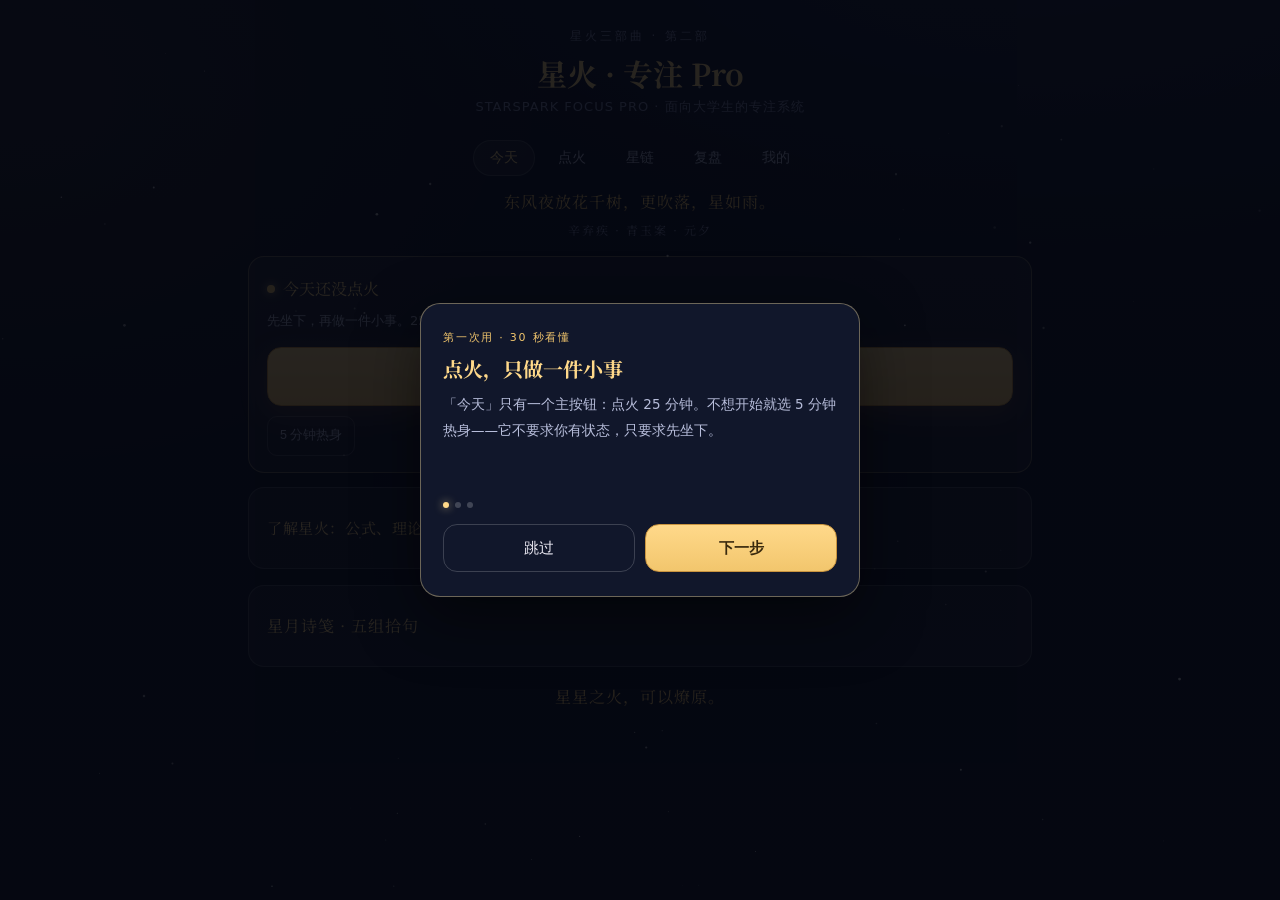
==== projects/focus-app/index.html @ 6a3e9a32 "move starspark focus pro app into trilogy workspace" ====
<!DOCTYPE html>
<html lang="zh-CN">
<head>
<meta charset="UTF-8">
<meta name="viewport" content="width=device-width, initial-scale=1">
<meta name="theme-color" content="#0D1226">
<title>星火专注 Pro · 面向大学生的专注系统</title>
<link rel="icon" href="data:image/svg+xml,%3Csvg xmlns='http://www.w3.org/2000/svg' viewBox='0 0 32 32'%3E%3Crect width='32' height='32' rx='8' fill='%230E1428'/%3E%3Cpath d='M18 4l-9 13h7l-2 11 10-14h-7z' fill='%23F2C66D'/%3E%3C/svg%3E">
<link rel="manifest" href='data:application/manifest+json;charset=utf-8,%7B%22name%22%3A%22%E6%98%9F%E7%81%AB-%E4%B8%93%E6%B3%A8pro%22%2C%22short_name%22%3A%22%E6%98%9F%E7%81%AB%22%2C%22start_url%22%3A%22.%22%2C%22display%22%3A%22standalone%22%2C%22background_color%22%3A%22%230D1226%22%2C%22theme_color%22%3A%22%230D1226%22%2C%22icons%22%3A%5B%7B%22src%22%3A%22data%3Aimage/svg%2Bxml%2C%253Csvg xmlns%3D%2527http%3A%252F%252Fwww.w3.org%252F2000%252Fsvg%2527 viewBox%3D%25270 0 32 32%2527%253E%253Cpath d%3D%2527M18 4l-9 13h7l-2 11 10-14h-7z%2527 fill%3D%2527%2523F2C66D%2527%252F%253E%253C%252Fsvg%253E%22%2C%22sizes%22%3A%22any%22%2C%22type%22%3A%22image/svg%2Bxml%22%7D%5D%7D'>
<style>
@font-face{font-family:'Noto Serif SC';font-style:normal;font-weight:400;font-display:swap;src:url([data-uri]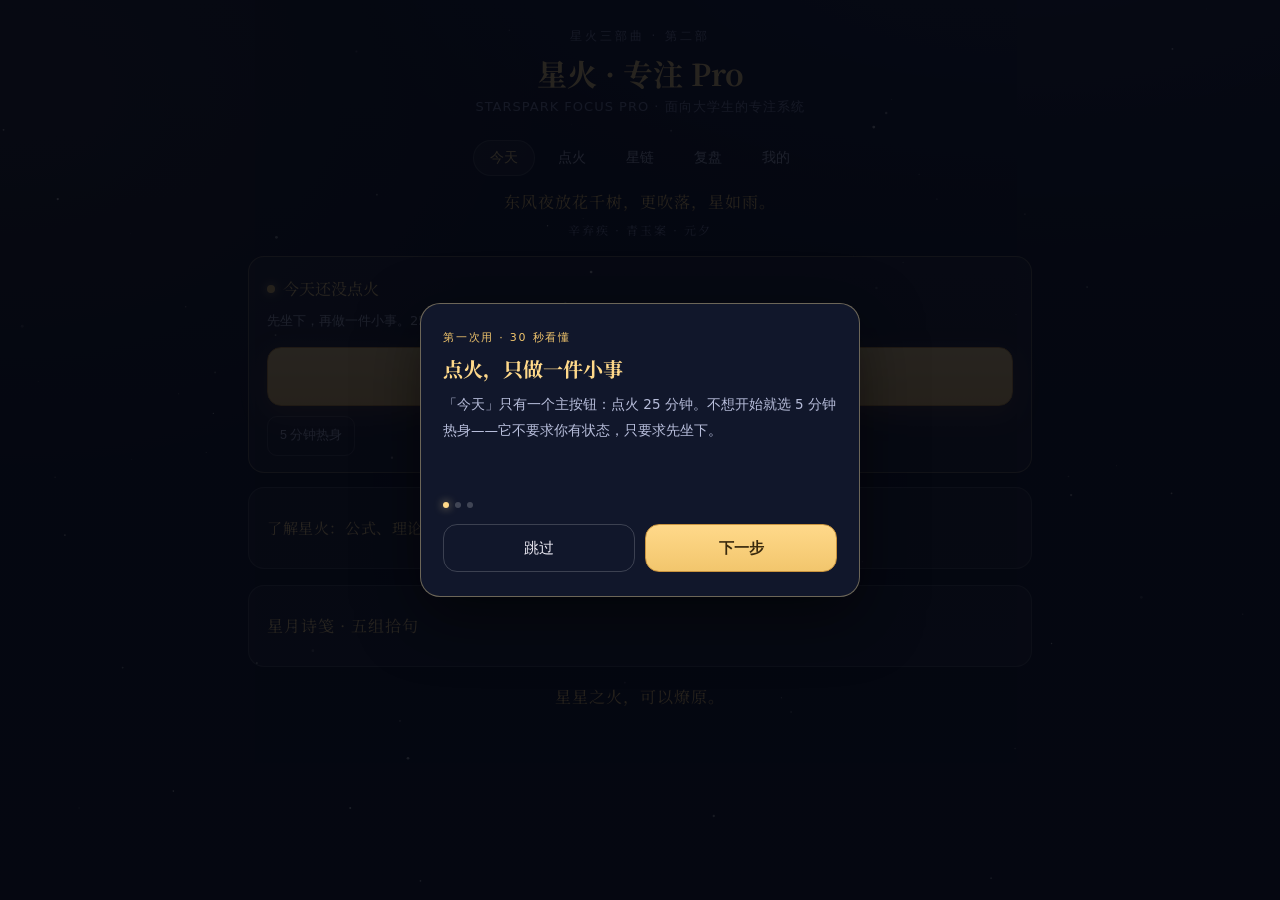
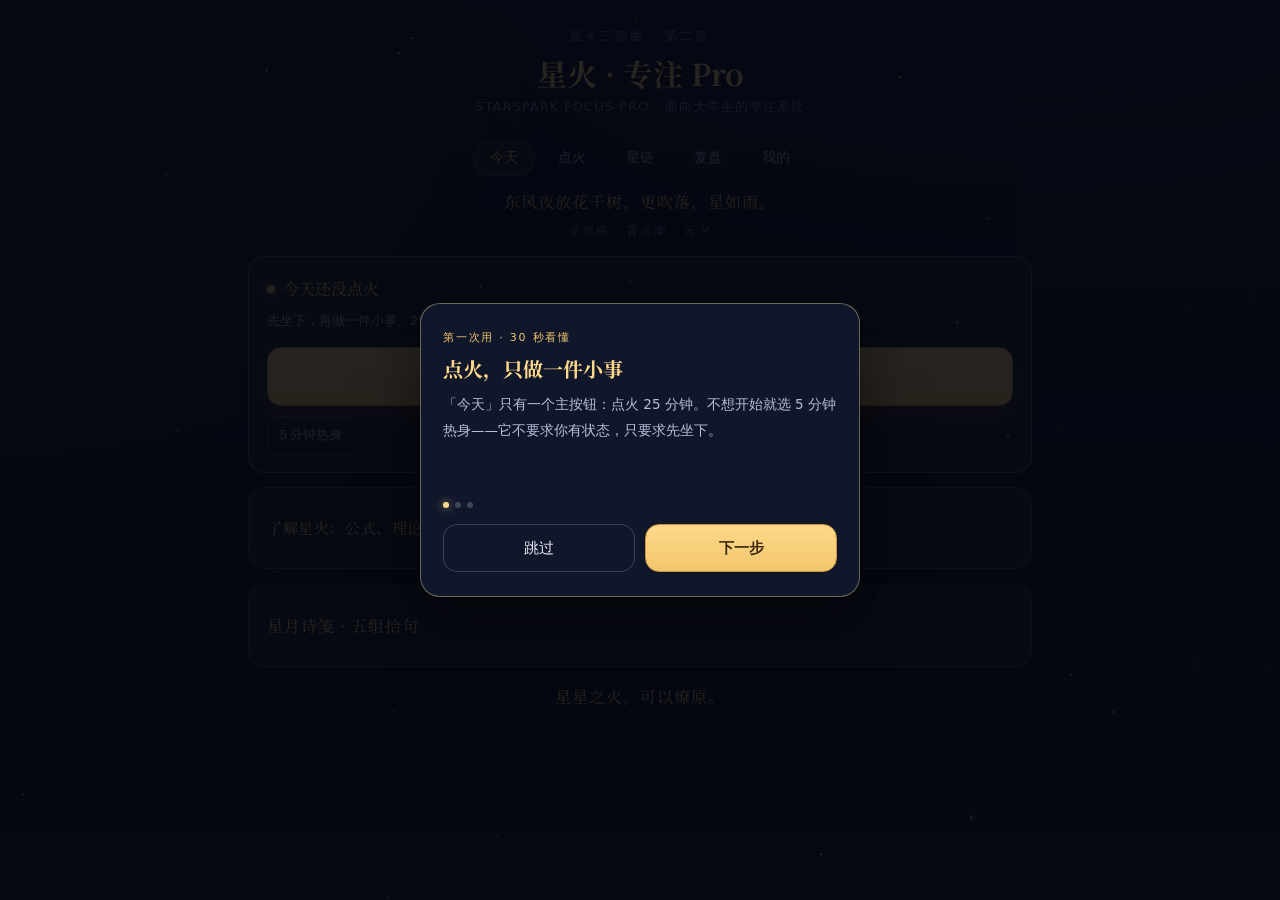
